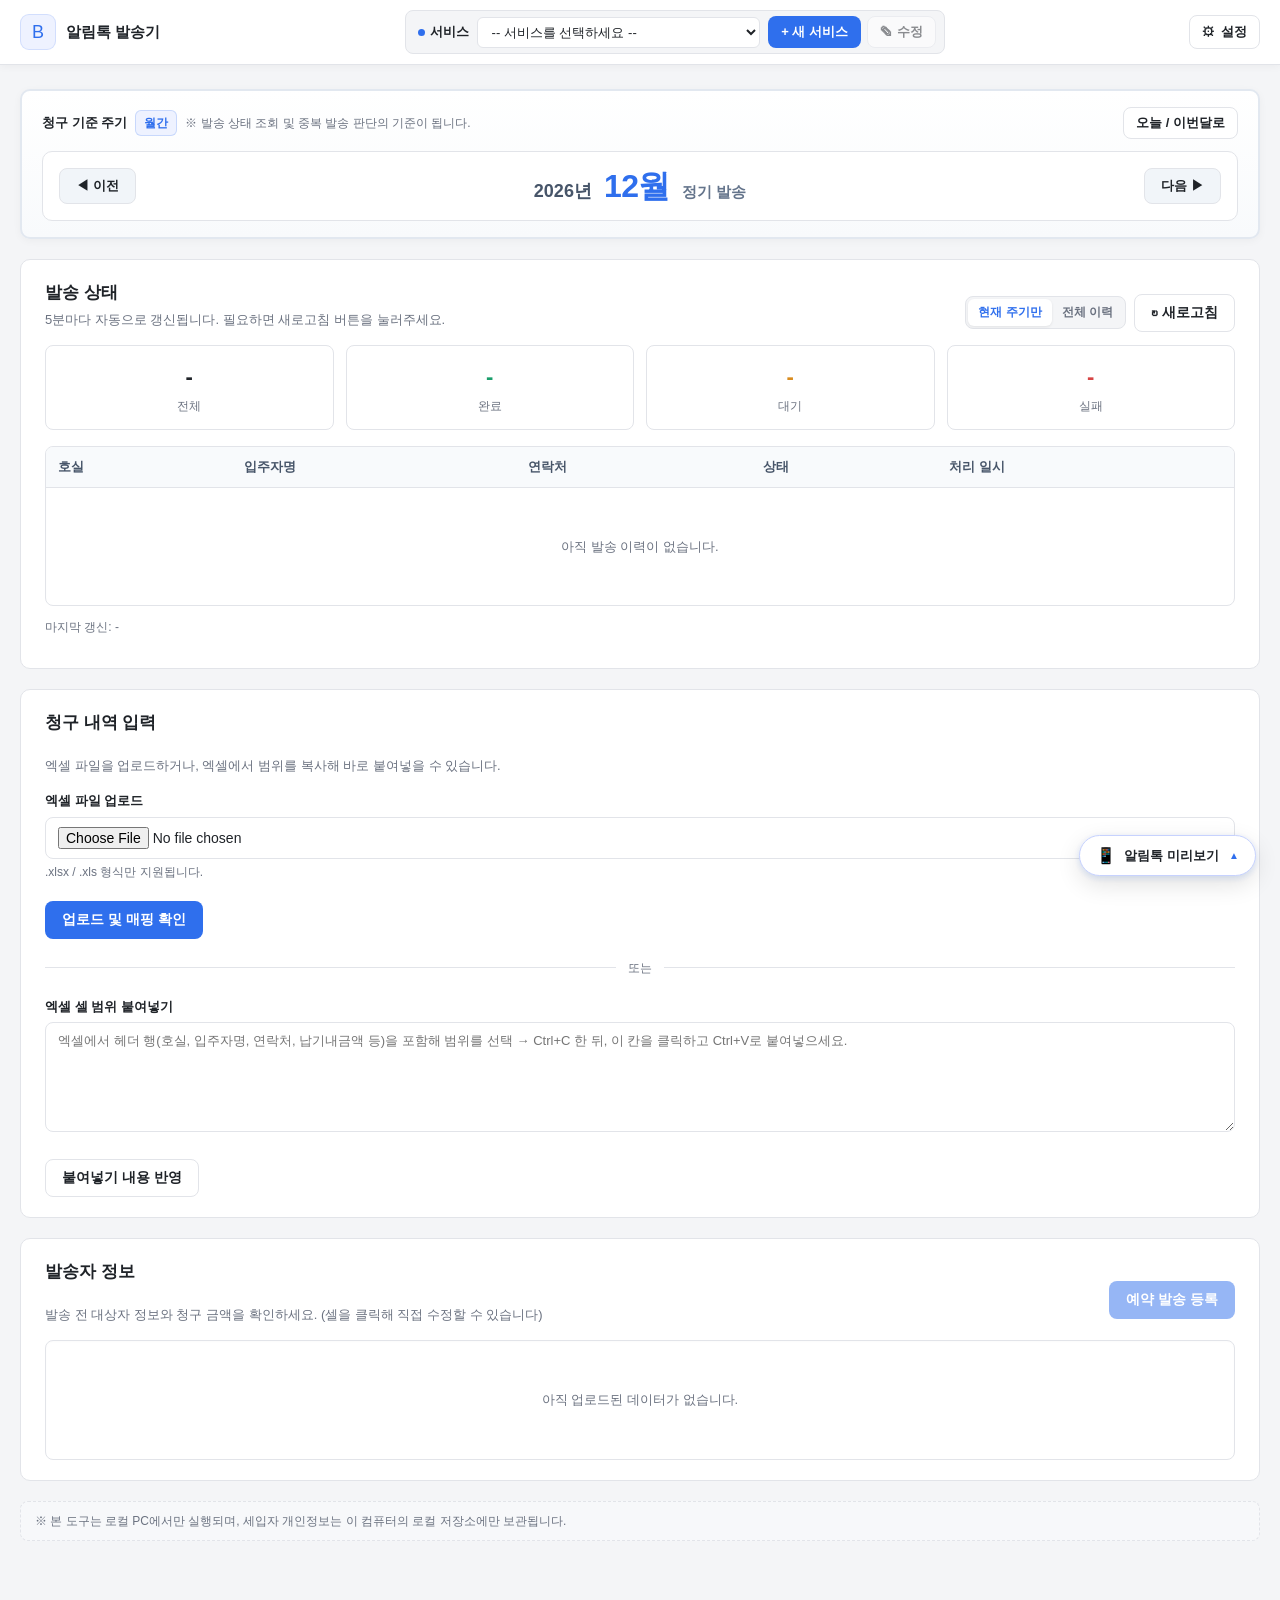
==== frontend/index.html @ 1918ca6b "init commit" ====
<!-- 대시보드: 서비스 선택, 업로드/붙여넣기 폼, 매핑 미리보기, 예약발송 버튼, 상태 테이블, 새로고침 버튼 -->
<!DOCTYPE html>
<html lang="ko">

<head>
  <meta charset="UTF-8">
  <meta name="viewport" content="width=device-width, initial-scale=1">
  <title>임대료/관리비 알림톡 발송기</title>
  <link rel="stylesheet" href="style.css">
</head>

<body>
  <!-- 상단바: 프로그램 이름 + 서비스 선택 바 + 설정 -->
  <header class="top-navbar">
    <div class="navbar-container">
      <!-- 1. 프로그램 이름 / 브랜드 -->
      <a href="index.html" class="navbar-brand">
        <div class="navbar-brand-icon">B</div>
        <div class="navbar-brand-text">
          <span class="navbar-brand-title">알림톡 발송기</span>
        </div>
      </a>

      <!-- 2. 서비스 선택 바 -->
      <div class="navbar-service-selector" id="service-selector-section">
        <div class="navbar-service-group">
          <label for="service-selector" class="navbar-service-label">
            <span class="service-icon-dot"></span>서비스
          </label>
          <select id="service-selector" class="navbar-service-select">
            <option value="">-- 서비스를 선택하세요 --</option>
          </select>
        </div>
        <div class="navbar-service-buttons">
          <button type="button" class="btn btn-primary btn-sm" id="service-create-btn">+ 새 서비스</button>
          <button type="button" class="btn btn-secondary btn-sm" id="service-edit-btn" disabled>✎ 수정</button>
        </div>
      </div>

      <!-- 3. 설정 -->
      <div class="navbar-actions">
        <a href="setup.html" class="btn btn-secondary btn-sm navbar-setup-btn" title="시스템 설정">
          <span>⚙</span> 설정
        </a>
      </div>
    </div>
  </header>

  <div class="app-shell">

    <!-- 서비스 미선택 안내 메시지 -->
    <div class="service-no-selection" id="service-no-selection" style="display: none;">
      <div>
        <span class="service-no-selection-icon">💡</span> <strong>서비스를 선택하거나 새 서비스를 생성해주세요.</strong>
        <p>상단바의 [서비스] 목록에서 서비스를 선택하면 엑셀 업로드, 매핑 확인, 예약 발송 및 상태 조회가 활성화됩니다.</p>
      </div>
    </div>
    <div class="service-selection" id="service-selection" style="justify-items: center;">
    </div>

    <!-- 서비스가 선택되지 않았을 때의 안내 오버레이용 컨테이너 -->
    <div id="service-dependent-content">

      <!-- 청구 기준 주기 네비게이터 (크고 직관적인 날짜/월 선택) -->
      <section class="card cycle-navigator-card" id="cycle-navigator-section">
        <div class="cycle-nav-top-row">
          <div class="cycle-nav-title-group">
            <span class="cycle-nav-tag">청구 기준 주기</span>
            <span class="cycle-badge" id="selected-cycle-type-badge">월간</span>
            <span class="cycle-nav-hint">※ 발송 상태 조회 및 중복 발송 판단의 기준이 됩니다.</span>
          </div>
          <button type="button" class="btn btn-secondary btn-sm" id="cycle-today-btn">오늘 / 이번달로</button>
        </div>

        <div class="cycle-nav-main-row">
          <button type="button" class="cycle-nav-arrow" id="cycle-prev-btn" title="이전 주기">◀ 이전</button>
          <div class="cycle-display-box">
            <span class="cycle-display-year" id="cycle-display-year">2026년</span>
            <span class="cycle-display-main" id="cycle-display-main">8월</span>
            <span class="cycle-display-sub" id="cycle-display-sub">청구 건</span>
          </div>
          <button type="button" class="cycle-nav-arrow" id="cycle-next-btn" title="다음 주기">다음 ▶</button>
        </div>
      </section>

      <section class="card" id="status-section">
        <div class="card-header-row">
          <div>
            <div style="display: flex; align-items: center; gap: 8px;">
              <h2 style="margin: 0;">발송 상태</h2>
              <span class="cycle-badge" id="current-cycle-badge" style="display: none;">월간</span>
              <span class="cycle-period-label" id="current-cycle-label"
                style="font-size: 13px; color: var(--text-muted);"></span>
            </div>
            <p class="card-desc" style="margin-top: 4px;">5분마다 자동으로 갱신됩니다. 필요하면 새로고침 버튼을 눌러주세요.</p>
          </div>
          <div style="display: flex; gap: 8px; align-items: center;">
            <div class="cycle-filter-group">
              <button type="button" class="btn btn-secondary btn-sm active" id="filter-current-cycle-btn">현재
                주기만</button>
              <button type="button" class="btn btn-secondary btn-sm" id="filter-all-cycle-btn">전체 이력</button>
            </div>
            <button type="button" class="btn btn-secondary" id="refresh-status-btn">↻ 새로고침</button>
          </div>
        </div>

        <div class="summary-grid">
          <div class="summary-item">
            <div class="value" id="summary-total">-</div>
            <div class="label">전체</div>
          </div>
          <div class="summary-item status-success">
            <div class="value" id="summary-success">-</div>
            <div class="label">완료</div>
          </div>
          <div class="summary-item status-pending">
            <div class="value" id="summary-pending">-</div>
            <div class="label">대기</div>
          </div>
          <div class="summary-item status-failed">
            <div class="value" id="summary-failed">-</div>
            <div class="label">실패</div>
          </div>
        </div>

        <div class="table-wrap">
          <table id="status-table">
            <thead>
              <tr>
                <th>호실</th>
                <th>입주자명</th>
                <th>연락처</th>
                <th>상태</th>
                <th>처리 일시</th>
              </tr>
            </thead>
            <tbody id="status-table-body">
            </tbody>
          </table>
          <p class="empty-state" id="status-empty">아직 발송 이력이 없습니다.</p>
        </div>

        <p class="polling-indicator" id="polling-indicator">마지막 갱신: -</p>
      </section>

      <!-- 1. 엑셀 업로드 / 셀 붙여넣기 -->
      <section class="card" id="upload-section">
        <h2>청구 내역 입력</h2>
        <p class="card-desc">엑셀 파일을 업로드하거나, 엑셀에서 범위를 복사해 바로 붙여넣을 수 있습니다.</p>

        <form id="upload-form">
          <div class="form-row">
            <label for="excel-file">엑셀 파일 업로드</label>
            <input type="file" id="excel-file" name="file" accept=".xlsx,.xls">
            <p class="field-hint">.xlsx / .xls 형식만 지원됩니다.</p>
          </div>
          <div class="form-actions">
            <button type="submit" class="btn btn-primary" id="upload-btn">업로드 및 매핑 확인</button>
          </div>
        </form>

        <div class="section-divider"><span>또는</span></div>

        <div class="form-row">
          <label for="paste-area">엑셀 셀 범위 붙여넣기</label>
          <textarea id="paste-area" rows="6"
            placeholder="엑셀에서 헤더 행(호실, 입주자명, 연락처, 납기내금액 등)을 포함해 범위를 선택 → Ctrl+C 한 뒤, 이 칸을 클릭하고 Ctrl+V로 붙여넣으세요."></textarea>
        </div>
        <div class="form-actions">
          <button type="button" class="btn btn-secondary" id="paste-apply-btn">붙여넣기 내용 반영</button>
        </div>
      </section>

      <section class="card" id="preview-section">
        <div class="card-header-row">
          <div>
            <h2>발송자 정보</h2>
            <p class="card-desc">발송 전 대상자 정보와 청구 금액을 확인하세요. (셀을 클릭해 직접 수정할 수 있습니다)</p>
          </div>
          <div class="preview-header-actions">
            <button type="button" class="btn btn-primary" id="schedule-btn" disabled>예약 발송 등록</button>
          </div>
        </div>

        <p class="notice" id="schedule-result" style="display:none;"></p>
        <p class="notice" id="preview-summary" style="display:none;"></p>

        <div class="table-wrap">
          <table id="preview-table">
            <thead></thead>
            <tbody id="preview-table-body"></tbody>
          </table>
          <p class="empty-state" id="preview-empty">아직 업로드된 데이터가 없습니다.</p>
        </div>
      </section>

    </div><!-- /service-dependent-content -->

    <p class="notice">
      ※ 본 도구는 로컬 PC에서만 실행되며, 세입자 개인정보는 이 컴퓨터의 로컬 저장소에만 보관됩니다.
    </p>

  </div><!-- /app-shell -->

  <!-- ========================================================================= -->
  <!-- 화면 우하단 고정 (Fixed) 스마트폰 알림톡 실시간 미리보기 위젯 -->
  <!-- ========================================================================= -->
  <div class="phone-fixed-widget-container" id="phone-fixed-widget-container">

    <!-- 1. 접혔을 때 표시되는 플로팅 버튼 -->
    <button type="button" class="phone-float-btn" id="phone-preview-float-btn" style="display: none;"
      title="알림톡 실시간 미리보기 열기">
      <span class="phone-float-icon">📱</span>
      <span class="phone-float-text" id="phone-float-btn-text">알림톡 미리보기</span>
      <span class="phone-float-arrow">▲</span>
    </button>

    <!-- 2. 펼쳐진 상태의 스마트폰 미리보기 카드 패널 -->
    <div class="phone-fixed-panel" id="phone-preview-fixed-panel">
      <div class="phone-preview-card">
        <!-- 상단 헤더 & 컨트롤 -->
        <div class="phone-preview-header">
          <div class="phone-preview-title">
            <span class="phone-icon">📱</span>
            <span>알림톡 발송 미리보기</span>
          </div>
          <div class="phone-header-actions">
            <button type="button" class="phone-panel-btn" id="phone-preview-toggle-btn" title="최소화">−</button>
          </div>
        </div>

        <!-- 스마트폰 디바이스 프레임 목업 -->
        <div class="phone-mockup">
          <!-- 상단 스피커 & 카메라 -->
          <div class="phone-notch">
            <div class="phone-speaker"></div>
            <div class="phone-camera"></div>
          </div>

          <!-- 스마트폰 스크린 -->
          <div class="phone-screen">
            <!-- 카카오톡 상단 헤더 (어두운 갈색) -->
            <div class="kakao-chat-header">
              <span class="kakao-header-back">‹</span>
              <div class="kakao-header-info">
                <div class="kakao-sender-avatar">🏢</div>
                <div class="kakao-sender-text">
                  <span class="kakao-sender-name" id="phone-sender-name">알림톡 (관리사무소)</span>
                  <span class="kakao-sender-sub">✔ 알림톡 인증채널</span>
                </div>
              </div>
              <span class="kakao-header-menu">⋮</span>
            </div>

            <!-- 카카오톡 채팅 본문 -->
            <div class="kakao-chat-body">
              <div class="kakao-date-divider" id="phone-chat-date">2026년 8월 20일 목요일</div>

              <!-- 발신자 아바타 + 말풍선 레이아웃 -->
              <div class="kakao-message-row">
                <!-- 프로필 아이콘 (채팅방 좌측) -->
                <div class="kakao-msg-avatar">🏢</div>

                <!-- 이름 + 카드 -->
                <div class="kakao-msg-body">
                  <span class="kakao-msg-sender" id="phone-sender-name-chat">관리사무소</span>

                  <!-- 알림톡 카드 말풍선 -->
                  <div class="kakao-alimtalk-card">
                    <!-- 상단 노란 뱃지 바 -->
                    <div class="kakao-card-top">
                      <div class="kakao-card-badge">
                        <span class="kakao-card-badge-label">알림톡</span>
                      </div>
                      <span class="kakao-template-title" id="phone-template-name">청구서 고지</span>
                    </div>

                    <!-- 템플릿 메시지 본문 -->
                    <div class="kakao-card-content" id="phone-card-message">템플릿을 불러오는 중...</div>

                  </div>
                </div>

                <!-- 말풍선 우측 시간 표시 -->
                <div class="kakao-msg-time" id="phone-msg-time">오후 9:00</div>
              </div>

            </div>
          </div>
        </div><!-- /phone-mockup -->

      </div><!-- /phone-preview-card -->
    </div><!-- /phone-fixed-panel -->

  </div><!-- /phone-fixed-widget-container -->

  <!-- 스크립트 로드: preview-phone.js 분리 모듈 먼저 로드 후 script.js 실행 -->
  <script src="preview-phone.js"></script>
  <script src="script.js"></script>
</body>

</html>
---- frontend/style.css ----
/* 공용 스타일 — 로컬 대시보드용. 프레임워크 없이 순수 CSS. */

:root {
  --bg: #f4f5f7;
  --surface: #ffffff;
  --border: #e2e4e9;
  --text: #1f2328;
  --text-muted: #6b7280;
  --primary: #2f6fed;
  --primary-hover: #2559c2;
  --success: #1a9e6b;
  --warning: #d98c1f;
  --danger: #d64545;
  --radius: 10px;
}

* {
  box-sizing: border-box;
}

body {
  margin: 0;
  font-family: "Pretendard", "Malgun Gothic", -apple-system, BlinkMacSystemFont, sans-serif;
  background: var(--bg);
  color: var(--text);
  line-height: 1.5;
}

.app-shell {
  max-width: 1400px;
  margin: 0 auto;
  padding: 24px 20px 80px;
}

/* 상단바 (Top Navbar) */
.top-navbar {
  position: sticky;
  top: 0;
  z-index: 1000;
  background: var(--surface);
  border-bottom: 1px solid var(--border);
  box-shadow: 0 2px 8px rgba(0, 0, 0, 0.04);
}

.navbar-container {
  max-width: 1400px;
  margin: 0 auto;
  padding: 0 20px;
  min-height: 64px;
  display: flex;
  align-items: center;
  justify-content: space-between;
  gap: 16px;
}

.navbar-brand {
  display: flex;
  align-items: center;
  gap: 10px;
  text-decoration: none;
  color: var(--text);
  flex-shrink: 0;
}

.navbar-brand:hover {
  text-decoration: none;
}

.navbar-brand-icon {
  display: flex;
  align-items: center;
  justify-content: center;
  width: 36px;
  height: 36px;
  background: #eef2ff;
  color: var(--primary);
  border-radius: 9px;
  font-size: 18px;
  border: 1px solid rgba(47, 111, 237, 0.15);
}

.navbar-brand-text {
  display: flex;
  flex-direction: column;
}

.navbar-brand-title {
  font-size: 15px;
  font-weight: 700;
  color: var(--text);
  line-height: 1.2;
}

.navbar-brand-sub {
  font-size: 11px;
  color: var(--text-muted);
  line-height: 1.2;
  margin-top: 2px;
}

/* 상단바 서비스 선택기 */
.navbar-service-selector {
  display: flex;
  align-items: center;
  gap: 8px;
  flex: 1;
  max-width: 540px;
  background: var(--bg);
  padding: 5px 8px 5px 12px;
  border-radius: 8px;
  border: 1px solid var(--border);
}

.navbar-service-group {
  display: flex;
  align-items: center;
  gap: 8px;
  flex: 1;
  min-width: 0;
}

.navbar-service-label {
  font-size: 13px;
  font-weight: 700;
  color: var(--text);
  white-space: nowrap;
  display: flex;
  align-items: center;
  gap: 5px;
}

.service-icon-dot {
  width: 7px;
  height: 7px;
  border-radius: 50%;
  background: var(--primary);
  display: inline-block;
}

.navbar-service-select {
  flex: 1;
  min-width: 0;
  padding: 6px 10px;
  border: 1px solid var(--border);
  border-radius: 6px;
  font-size: 13px;
  background: var(--surface);
  color: var(--text);
  cursor: pointer;
  text-overflow: ellipsis;
  white-space: nowrap;
  overflow: hidden;
}

.navbar-service-select:focus {
  outline: none;
  border-color: var(--primary);
}

.navbar-service-buttons {
  display: flex;
  gap: 6px;
  flex-shrink: 0;
}

.navbar-actions {
  display: flex;
  align-items: center;
  gap: 8px;
  flex-shrink: 0;
}

.navbar-setup-btn {
  font-size: 13px;
  text-decoration: none;
  display: inline-flex;
  align-items: center;
  gap: 4px;
}

@media (max-width: 860px) {
  .navbar-container {
    padding: 10px 16px;
    flex-wrap: wrap;
    gap: 10px;
  }

  .navbar-service-selector {
    order: 3;
    max-width: 100%;
    width: 100%;
    margin: 0;
  }

  .navbar-brand-sub {
    display: none;
  }
}

/* 레거시 헤더 호환 */
.app-header {
  display: flex;
  align-items: center;
  justify-content: space-between;
  margin-bottom: 24px;
}

.app-header h1 {
  font-size: 20px;
  margin: 0;
}

.app-header .subtitle {
  font-size: 13px;
  color: var(--text-muted);
  margin-top: 4px;
}

/* 카드 */
.card {
  background: var(--surface);
  border: 1px solid var(--border);
  border-radius: var(--radius);
  padding: 20px 24px;
  margin-bottom: 20px;
}

.card h2 {
  font-size: 17px;
  margin: 0 0 20px;
}

.card .card-desc {
  font-size: 13px;
  color: var(--text-muted);
  margin: 0 0 16px;
}

/* 폼 */
.form-row {
  margin-bottom: 14px;
}

.form-row label {
  display: block;
  font-size: 13px;
  font-weight: 600;
  margin-bottom: 6px;
}

.form-row .field-hint {
  font-size: 12px;
  color: var(--text-muted);
  margin-top: 4px;
}

input[type="text"],
input[type="password"],
input[type="number"],
input[type="date"],
input[type="file"] {
  width: 100%;
  padding: 9px 12px;
  border: 1px solid var(--border);
  border-radius: 8px;
  font-size: 14px;
  background: var(--surface);
  color: var(--text);
}

textarea {
  width: 100%;
  padding: 9px 12px;
  border: 1px solid var(--border);
  border-radius: 8px;
  font-size: 13px;
  font-family: inherit;
  background: var(--surface);
  color: var(--text);
  resize: vertical;
}

input:focus,
textarea:focus {
  outline: none;
  border-color: var(--primary);
}

.section-divider {
  display: flex;
  align-items: center;
  text-align: center;
  color: var(--text-muted);
  font-size: 12px;
  margin: 20px 0;
}

.section-divider::before,
.section-divider::after {
  content: "";
  flex: 1;
  border-bottom: 1px solid var(--border);
}

.section-divider span {
  padding: 0 12px;
}

/* 버튼 */
.btn {
  display: inline-flex;
  align-items: center;
  justify-content: center;
  gap: 6px;
  padding: 9px 16px;
  border-radius: 8px;
  border: 1px solid transparent;
  font-size: 14px;
  font-weight: 600;
  cursor: pointer;
}

.btn-primary {
  background: var(--primary);
  color: #fff;
}

.btn-primary:hover {
  background: var(--primary-hover);
}

.btn-secondary {
  background: var(--surface);
  border-color: var(--border);
  color: var(--text);
}

.btn-secondary:hover {
  border-color: var(--primary);
  color: var(--primary);
}

.btn:disabled {
  opacity: 0.5;
  cursor: not-allowed;
}

.form-actions {
  display: flex;
  gap: 8px;
  margin-top: 20px;
}

/* 상태 요약 카드 */
.summary-grid {
  display: grid;
  grid-template-columns: repeat(4, 1fr);
  gap: 12px;
  margin-bottom: 16px;
}

.summary-item {
  border: 1px solid var(--border);
  border-radius: 8px;
  padding: 14px;
  text-align: center;
}

.summary-item .value {
  font-size: 22px;
  font-weight: 700;
}

.summary-item .label {
  font-size: 12px;
  color: var(--text-muted);
  margin-top: 4px;
}

.summary-item.status-success .value {
  color: var(--success);
}

.summary-item.status-pending .value {
  color: var(--warning);
}

.summary-item.status-failed .value {
  color: var(--danger);
}

/* 테이블 */
table {
  width: 100%;
  min-width: 100%;
  border-collapse: separate;
  border-spacing: 0;
  font-size: 13px;
  table-layout: auto;
}

thead th {
  text-align: left;
  padding: 10px 12px;
  background: #f8fafc;
  border-bottom: 1px solid var(--border);
  color: #475569;
  font-weight: 700;
  white-space: nowrap;
  position: sticky;
  top: 0;
  z-index: 4;
}

tbody td {
  padding: 9px 12px;
  border-bottom: 1px solid var(--border);
  color: var(--text);
  white-space: nowrap;
  vertical-align: middle;
}

.table-wrap {
  overflow-x: auto;
  overflow-y: auto;
  max-height: 520px;
  border: 1px solid var(--border);
  border-radius: 8px;
  background: var(--surface);
  box-shadow: inset 0 1px 2px rgba(0, 0, 0, 0.02);
}

.empty-state {
  padding: 36px 0;
  text-align: center;
  color: var(--text-muted);
  font-size: 13px;
}

/* 배지 */
.badge {
  display: inline-block;
  padding: 2px 8px;
  border-radius: 999px;
  font-size: 11px;
  font-weight: 600;
}

.badge-success {
  background: #e6f6ef;
  color: var(--success);
}

.badge-pending {
  background: #fdf1de;
  color: var(--warning);
}

.badge-failed {
  background: #fbe9e9;
  color: var(--danger);
}

.badge-invalid {
  background: #f1f2f4;
  color: var(--text-muted);
}

/* 안내/경고 배너 */
.notice {
  font-size: 12px;
  color: var(--text-muted);
  background: #f7f8fa;
  border: 1px dashed var(--border);
  border-radius: 8px;
  padding: 10px 14px;
  margin-top: 16px;
}

.card-header-row {
  display: flex;
  align-items: center;
  justify-content: space-between;
}

.card-header-row .btn {
  flex-shrink: 0;
}

.polling-indicator {
  font-size: 12px;
  color: var(--text-muted);
}

/* 엑셀 헤더 태그 칩 */
.tag-container {
  display: flex;
  flex-wrap: wrap;
  gap: 8px;
  margin-top: 10px;
  padding: 12px;
  background: var(--bg);
  border: 1px solid var(--border);
  border-radius: 8px;
  min-height: 48px;
  align-items: center;
}

.tag-chip {
  display: inline-flex;
  align-items: center;
  gap: 6px;
  padding: 4px 10px;
  background: var(--surface);
  border: 1px solid var(--border);
  border-radius: 6px;
  font-size: 13px;
  font-weight: 500;
  color: var(--text);
  box-shadow: 0 1px 2px rgba(0, 0, 0, 0.04);
}

.tag-chip-remove {
  cursor: pointer;
  color: var(--text-muted);
  font-weight: 700;
  font-size: 14px;
  line-height: 1;
}

.tag-chip-remove:hover {
  color: var(--danger);
}

/* 템플릿 원문 미리보기 박스 */
.template-preview-box {
  background: #f8fafc;
  border: 1px solid var(--border);
  border-radius: 8px;
  padding: 14px;
  max-height: 220px;
  overflow-y: auto;
  font-family: Consolas, "Courier New", monospace;
  font-size: 12.5px;
  line-height: 1.6;
  white-space: pre-wrap;
  word-break: break-word;
  color: #334155;
  margin-bottom: 16px;
}

.template-var-highlight {
  background: #e0e7ff;
  color: #3730a3;
  padding: 1px 4px;
  border-radius: 4px;
  font-weight: 600;
}

/* 매핑 테이블 */
.mapping-table {
  width: 100%;
  border-collapse: collapse;
}

.mapping-table th {
  background: #f8fafc;
  padding: 10px;
}

.mapping-table td {
  padding: 10px;
  vertical-align: middle;
}

/* 매핑 입력 필드 및 자동완성 드롭다운 */
.mapping-input-wrapper {
  position: relative;
  display: flex;
  align-items: center;
  width: 100%;
}

.mapping-input {
  width: 100%;
  padding: 7px 32px 7px 10px;
  border: 1px solid var(--border);
  border-radius: 6px;
  font-size: 13px;
  font-family: Consolas, "Pretendard", monospace;
  background: var(--surface);
  color: var(--text);
  transition: border-color 0.15s ease;
}

.mapping-input:focus {
  outline: none;
  border-color: var(--primary);
  box-shadow: 0 0 0 2px rgba(47, 111, 237, 0.15);
}

/* ? 툴팁 아이콘 및 팝오버 가이드 */
.header-tooltip-trigger {
  position: relative;
  display: inline-flex;
  align-items: center;
  justify-content: center;
  width: 17px;
  height: 17px;
  border-radius: 50%;
  background: #cbd5e1;
  color: #334155;
  font-size: 11px;
  font-weight: 700;
  cursor: pointer;
  user-select: none;
  transition: background-color 0.15s, color 0.15s;
  outline: none;
  vertical-align: middle;
}

.header-tooltip-trigger:hover,
.header-tooltip-trigger:focus {
  background: var(--primary);
  color: #ffffff;
}

.header-tooltip-popup {
  display: none;
  position: absolute;
  top: 100%;
  left: -8px;
  margin-top: 8px;
  width: 320px;
  background: #1e293b;
  color: #f8fafc;
  font-size: 12px;
  font-weight: normal;
  line-height: 1.55;
  padding: 12px 14px;
  border-radius: 8px;
  box-shadow: 0 10px 25px -5px rgba(0, 0, 0, 0.35), 0 8px 10px -6px rgba(0, 0, 0, 0.2);
  z-index: 100;
  white-space: normal;
  text-align: left;
  pointer-events: auto;
}

.header-tooltip-popup::before {
  content: "";
  position: absolute;
  bottom: 100%;
  left: 12px;
  border-width: 6px;
  border-style: solid;
  border-color: transparent transparent #1e293b transparent;
}

.header-tooltip-trigger:hover .header-tooltip-popup,
.header-tooltip-trigger:focus .header-tooltip-popup,
.header-tooltip-trigger:focus-within .header-tooltip-popup {
  display: block;
}

.header-tooltip-popup code {
  background: #334155;
  color: #38bdf8;
  padding: 1px 4px;
  border-radius: 3px;
  font-family: Consolas, monospace;
  font-size: 11px;
}

.mapping-dropdown-btn {
  position: absolute;
  right: 4px;
  top: 50%;
  transform: translateY(-50%);
  background: none;
  border: none;
  color: var(--text-muted);
  cursor: pointer;
  padding: 4px 6px;
  font-size: 11px;
  border-radius: 4px;
}

.mapping-dropdown-btn:hover {
  background: var(--bg);
  color: var(--primary);
}

.autocomplete-dropdown {
  position: absolute;
  top: calc(100% + 4px);
  left: 0;
  width: 100%;
  min-width: 260px;
  max-height: 240px;
  overflow-y: auto;
  background: var(--surface);
  border: 1px solid var(--border);
  border-radius: 8px;
  box-shadow: 0 4px 16px rgba(0, 0, 0, 0.12);
  z-index: 1000;
  display: none;
}

.autocomplete-dropdown.show {
  display: block;
}

.autocomplete-group-title {
  font-size: 11px;
  font-weight: 700;
  color: var(--text-muted);
  padding: 6px 10px 2px;
  background: #f8fafc;
  border-top: 1px solid var(--border);
}

.autocomplete-group-title:first-child {
  border-top: none;
}

.autocomplete-item {
  display: flex;
  align-items: center;
  justify-content: space-between;
  padding: 6px 10px;
  font-size: 12.5px;
  cursor: pointer;
  color: var(--text);
}

.autocomplete-item:hover,
.autocomplete-item.active {
  background: #eef2ff;
  color: var(--primary);
}

.autocomplete-item-desc {
  font-size: 11px;
  color: var(--text-muted);
}

/* 서비스 선택 바 */
.service-selector-bar {
  background: var(--surface);
  border: 1px solid var(--border);
  border-radius: var(--radius);
  padding: 14px 20px;
  margin-bottom: 20px;
}

.service-selector-row {
  display: flex;
  align-items: center;
  justify-content: space-between;
  gap: 12px;
}

.service-selector-left {
  display: flex;
  align-items: center;
  gap: 10px;
  flex: 1;
}

.service-selector-label {
  font-size: 14px;
  font-weight: 700;
  white-space: nowrap;
  color: var(--text);
}

.service-selector-bar select {
  flex: 1;
  max-width: 400px;
  padding: 8px 12px;
  border: 1px solid var(--border);
  border-radius: 8px;
  font-size: 14px;
  background: var(--surface);
  color: var(--text);
  cursor: pointer;
}

.service-selector-bar select:focus {
  outline: none;
  border-color: var(--primary);
}

.service-selector-actions {
  display: flex;
  gap: 8px;
  flex-shrink: 0;
}

.service-no-selection {
  font-size: 13.5px;
  color: #334155;
  margin: 0 0 20px;
  padding: 14px 18px;
  background: #f8fafc;
  border: 1px solid #cbd5e1;
  border-left: 4px solid var(--primary);
  border-radius: var(--radius);
  display: flex;
  align-items: center;
  gap: 12px;
  box-shadow: 0 1px 3px rgba(0, 0, 0, 0.03);
}

.service-no-selection-icon {
  font-size: 20px;
  flex-shrink: 0;
}

.service-no-selection p {
  margin: 2px 0 0;
  font-size: 12.5px;
  color: var(--text-muted);
}

/* 작은 버튼 */
.btn-sm {
  padding: 6px 12px;
  font-size: 13px;
}

/* 매핑 변수 배지 */
.mapping-var-badge {
  display: inline-block;
  background: #e0e7ff;
  color: #3730a3;
  padding: 2px 8px;
  border-radius: 4px;
  font-size: 12.5px;
  font-weight: 600;
  font-family: Consolas, "Courier New", monospace;
}

/* btn-group */
.btn-group {
  display: flex;
  gap: 8px;
}

/* 주기 뱃지 및 필터 */
.cycle-badge {
  display: inline-block;
  padding: 3px 8px;
  background: #eef2ff;
  color: var(--primary);
  border: 1px solid rgba(47, 111, 237, 0.2);
  border-radius: 6px;
  font-size: 12px;
  font-weight: 700;
}

.cycle-filter-group {
  display: inline-flex;
  background: var(--bg);
  padding: 2px;
  border-radius: 8px;
  border: 1px solid var(--border);
}

.cycle-filter-group .btn {
  border: none;
  background: transparent;
  border-radius: 6px;
  padding: 5px 10px;
  font-size: 12px;
  color: var(--text-muted);
}

.cycle-filter-group .btn.active {
  background: var(--surface);
  color: var(--primary);
  font-weight: 700;
  box-shadow: 0 1px 3px rgba(0, 0, 0, 0.08);
}

/* 청구 기준 주기 네비게이터 카드 */
.cycle-navigator-card {
  background: linear-gradient(180deg, #ffffff 0%, #f8fafc 100%);
  border: 2px solid #e2e8f0;
  border-radius: var(--radius);
  padding: 16px 20px;
  margin-bottom: 20px;
  box-shadow: 0 2px 8px rgba(0, 0, 0, 0.04);
}

.cycle-nav-top-row {
  display: flex;
  align-items: center;
  justify-content: space-between;
  margin-bottom: 12px;
}

.cycle-nav-title-group {
  display: flex;
  align-items: center;
  gap: 8px;
}

.cycle-nav-tag {
  font-size: 13px;
  font-weight: 700;
  color: var(--text);
}

.cycle-nav-hint {
  font-size: 12px;
  color: var(--text-muted);
}

.cycle-nav-main-row {
  display: flex;
  align-items: center;
  justify-content: space-between;
  background: var(--surface);
  border: 1px solid var(--border);
  border-radius: 10px;
  padding: 10px 16px;
}

.cycle-nav-arrow {
  display: inline-flex;
  align-items: center;
  gap: 4px;
  background: #f1f5f9;
  border: 1px solid var(--border);
  color: var(--text);
  font-size: 13px;
  font-weight: 600;
  padding: 8px 16px;
  border-radius: 8px;
  cursor: pointer;
  transition: all 0.15s ease;
}

.cycle-nav-arrow:hover {
  background: #e2e8f0;
  color: var(--primary);
  border-color: var(--primary);
}

.cycle-display-box {
  display: flex;
  align-items: baseline;
  justify-content: center;
  gap: 8px;
  text-align: center;
  flex: 1;
}

.cycle-display-year {
  font-size: 18px;
  font-weight: 600;
  color: #475569;
}

.cycle-display-main {
  font-size: 32px;
  font-weight: 800;
  color: var(--primary);
  letter-spacing: -0.5px;
  padding: 0 4px;
}

.cycle-display-sub {
  font-size: 15px;
  font-weight: 600;
  color: #64748b;
}

/* 매핑 테이블: 템플릿 변수 뱃지 */
.mapping-var-badge {
  display: inline-block;
  background: #eef2ff;
  color: var(--primary);
  border: 1px solid #c7d7fd;
  border-radius: 5px;
  font-size: 12px;
  font-weight: 700;
  padding: 2px 7px;
  font-family: "Consolas", "D2Coding", monospace;
  letter-spacing: 0;
}

/* 매핑 테이블: 필수 체크박스 */
.mapping-required-chk {
  accent-color: var(--primary);
}

.mapping-required-chk:disabled {
  opacity: 0.45;
  cursor: not-allowed;
}

/* ---------------------------------------------------------------------------
 * 화면 우하단 고정 (Fixed) 스마트폰 실시간 알림톡 미리보기 위젯
 * --------------------------------------------------------------------------- */

.phone-fixed-widget-container {
  position: fixed;
  right: 24px;
  bottom: 24px;
  z-index: 1000;
  display: flex;
  flex-direction: column;
  align-items: flex-end;
  font-family: inherit;
}

/* 1. 접힌 상태의 플로팅 버튼 */
.phone-float-btn {
  display: inline-flex;
  align-items: center;
  gap: 8px;
  background: var(--surface);
  color: var(--text);
  border: 1.5px solid #c7d2fe;
  padding: 10px 16px;
  border-radius: 30px;
  box-shadow: 0 8px 24px rgba(0, 0, 0, 0.12), 0 2px 6px rgba(47, 111, 237, 0.15);
  cursor: pointer;
  font-size: 13px;
  font-weight: 700;
  transition: all 0.2s cubic-bezier(0.4, 0, 0.2, 1);
  outline: none;
}

.phone-float-btn:hover {
  transform: translateY(-2px);
  box-shadow: 0 12px 28px rgba(0, 0, 0, 0.16);
  border-color: var(--primary);
  background: #f8fafc;
}

.phone-float-icon {
  font-size: 16px;
}

.phone-float-arrow {
  font-size: 10px;
  color: var(--primary);
  margin-left: 2px;
}

/* 2. 펼쳐진 상태의 플로팅 카드 패널 */
.phone-fixed-panel {
  display: flex;
  flex-direction: column;
  width: 350px;
  max-height: 85vh;
  animation: phoneSlideUp 0.25s cubic-bezier(0.16, 1, 0.3, 1);
}

@keyframes phoneSlideUp {
  from {
    opacity: 0;
    transform: translateY(20px) scale(0.96);
  }

  to {
    opacity: 1;
    transform: translateY(0) scale(1);
  }
}

.phone-preview-card {
  padding: 14px 14px 12px;
  border-radius: 20px;
  background: var(--surface);
  border: 1px solid rgba(0, 0, 0, 0.08);
  box-shadow: 0 16px 40px -10px rgba(0, 0, 0, 0.2), 0 0 0 1px rgba(0, 0, 0, 0.04);
  display: flex;
  flex-direction: column;
  max-height: 85vh;
}

.phone-preview-header {
  display: flex;
  align-items: center;
  justify-content: space-between;
  margin-bottom: 10px;
  padding-bottom: 8px;
  border-bottom: 1px solid var(--border);
}

.phone-preview-title {
  display: flex;
  align-items: center;
  gap: 6px;
  font-size: 14px;
  font-weight: 700;
  color: var(--text);
}

.phone-header-actions {
  display: flex;
  align-items: center;
  gap: 6px;
}

.phone-panel-btn {
  background: #f1f5f9;
  border: none;
  border-radius: 6px;
  width: 22px;
  height: 22px;
  display: inline-flex;
  align-items: center;
  justify-content: center;
  font-size: 13px;
  font-weight: 700;
  color: #e5808d;
  cursor: pointer;
  transition: background 0.15s;
}

.phone-panel-btn:hover {
  background: #e2e8f0;
  color: #1e293b;
}

.phone-selector-container {
  background: #f8fafc;
  border: 1px solid var(--border);
  border-radius: 8px;
  padding: 6px 8px;
  margin-bottom: 10px;
}

.phone-selector-bar {
  display: flex;
  align-items: center;
  gap: 5px;
}

.phone-nav-btn {
  padding: 3px 8px;
  font-size: 10px;
  flex-shrink: 0;
}

.phone-row-select {
  flex: 1;
  font-size: 11.5px;
  font-weight: 600;
  padding: 4px 6px;
  border-radius: 5px;
  border: 1px solid var(--border);
  background: var(--surface);
  color: var(--text);
  cursor: pointer;
  white-space: nowrap;
  overflow: hidden;
  text-overflow: ellipsis;
}

.phone-target-info {
  display: flex;
  align-items: center;
  gap: 6px;
  font-size: 10.5px;
  color: var(--text-muted);
  margin-top: 4px;
  padding: 0 2px;
}

.phone-info-dot {
  color: #cbd5e1;
}

/* 스마트폰 프레임 목업 */
.phone-mockup {
  background: #1a1d23;
  border: 3px solid #2d313c;
  border-radius: 24px;
  box-shadow:
    0 20px 50px -10px rgba(0, 0, 0, 0.45),
    0 0 0 1px rgba(255, 255, 255, 0.07),
    inset 0 0 0 1px rgba(255, 255, 255, 0.04);
  position: relative;
  overflow: hidden;
}

/* 노치(카메라) */
.phone-notch {
  display: flex;
  align-items: center;
  justify-content: center;
  gap: 6px;
  padding: 2px 0 8px;
}

.phone-speaker {
  width: 36px;
  height: 4px;
  background: #3a3f4b;
  border-radius: 2px;
}

.phone-camera {
  width: 8px;
  height: 8px;
  background: #2d313c;
  border-radius: 50%;
  border: 1.5px solid #4a4f5c;
  box-shadow: 0 0 0 1px rgba(100, 150, 255, 0.15);
}

/* 스마트폰 내부 화면 (카카오톡 채팅방 룩앤필) */
.phone-screen {
  background: #c4d4e0;
  border-radius: 16px;
  overflow: hidden;
  display: flex;
  flex-direction: column;
  box-shadow: inset 0 0 6px rgba(0, 0, 0, 0.12);
}

/* 카카오톡 상단 헤더 */
.kakao-chat-header {
  background: #3c1e1e;
  padding: 8px 10px 7px;
  display: flex;
  align-items: center;
  justify-content: space-between;
  gap: 6px;
}

.kakao-header-back {
  font-size: 17px;
  font-weight: 300;
  color: rgba(255, 255, 255, 0.85);
  line-height: 1;
  width: 20px;
  text-align: center;
}

.kakao-header-info {
  display: flex;
  align-items: center;
  gap: 6px;
  flex: 1;
}

/* 발신자 프로필 아이콘 */
.kakao-sender-avatar {
  width: 28px;
  height: 28px;
  background: #fee500;
  border-radius: 8px;
  display: flex;
  align-items: center;
  justify-content: center;
  font-size: 15px;
  line-height: 1;
  flex-shrink: 0;
}

.kakao-sender-text {
  display: flex;
  flex-direction: column;
}

.kakao-sender-name {
  font-size: 11.5px;
  font-weight: 700;
  color: #ffffff;
  line-height: 1.2;
}

.kakao-sender-sub {
  font-size: 8.5px;
  color: rgba(255, 255, 255, 0.55);
  line-height: 1.3;
}

.kakao-header-menu {
  font-size: 14px;
  color: rgba(255, 255, 255, 0.7);
  width: 20px;
  text-align: center;
}

/* 카카오톡 채팅 본문 */
.kakao-chat-body {
  padding: 10px 8px 12px;
  max-height: 600px;
  overflow-y: auto;
  display: flex;
  flex-direction: column;
  overflow: none;
  gap: 6px;
  scrollbar-width: thin;
  scrollbar-color: rgba(0, 0, 0, 0.2) transparent;
}

.kakao-alimtalk-card::-webkit-scrollbar {
  display: none;
}


.kakao-chat-body::-webkit-scrollbar {
  width: 3px;
}

.kakao-chat-body::-webkit-scrollbar-thumb {
  background: rgba(0, 0, 0, 0.2);
  border-radius: 2px;
}

.kakao-date-divider {
  background: rgba(0, 0, 0, 0.22);
  color: #ffffff;
  font-size: 9px;
  font-weight: 500;
  padding: 3px 10px;
  border-radius: 10px;
  margin: 0 auto 4px;
  text-align: center;
  width: fit-content;
  letter-spacing: -0.1px;
}

/* 발신자 + 말풍선 레이아웃 */
.kakao-message-row {
  display: flex;
  align-items: flex-start;
  gap: 6px;
}

.kakao-msg-avatar {
  width: 32px;
  height: 32px;
  background: #fee500;
  border-radius: 50%;
  display: flex;
  align-items: center;
  justify-content: center;
  font-size: 17px;
  flex-shrink: 0;
  margin-top: 2px;
}

.kakao-msg-body {
  display: flex;
  flex-direction: column;
  gap: 2px;
  flex: 1;
  min-width: 0;
}

.kakao-msg-sender {
  font-size: 9.5px;
  font-weight: 600;
  color: #374151;
  padding-left: 1px;
}

/* 알림톡 말풍선 카드 */
.kakao-alimtalk-card {
  background: #ffffff;
  border-radius: 4px 14px 14px 14px;
  box-shadow: 0 2px 8px rgba(0, 0, 0, 0.1);
  overflow: hidden;
  position: relative;
  max-width: 100%;
}

/* 알림톡 상단 노란 헤더 바 */
.kakao-card-top {
  display: flex;
  align-items: center;
  justify-content: space-between;
  background: #fee500;
  padding: 5px 8px;
  border-bottom: none;
  margin-bottom: 0;
}

.kakao-card-badge {
  display: inline-flex;
  align-items: center;
  gap: 4px;
  color: #191919;
  font-weight: 800;
  font-size: 9px;
  letter-spacing: -0.2px;
}

.kakao-card-badge::before {
  content: "";
  display: inline-block;
  width: 12px;
  height: 12px;
  background: url("data:image/svg+xml,%3Csvg xmlns='http://www.w3.org/2000/svg' viewBox='0 0 24 24' fill='%23191919'%3E%3Cpath d='M12 2C6.48 2 2 5.92 2 10.8c0 3.06 1.68 5.76 4.2 7.44L5.4 22l4.08-2.16c.81.18 1.65.28 2.52.28 5.52 0 10-3.92 10-8.8S17.52 2 12 2z'/%3E%3C/svg%3E") no-repeat center / contain;
  border-radius: 2px;
}

.kakao-card-badge-label {
  font-size: 9px;
  font-weight: 800;
  color: #191919;
}

.kakao-template-title {
  font-size: 9.5px;
  font-weight: 600;
  color: #5c4a00;
  opacity: 0.7;
}

/* 알림톡 메시지 내용 영역 */
.kakao-card-content {
  font-size: 11px;
  line-height: 1.6;
  color: #212529;
  white-space: pre-wrap;
  word-break: break-word;
  padding: 10px 10px 8px;
}

/* 치환된 값 하이라이트 */

/* 미치환 변수 태그 */
.kakao-var-raw {
  color: #d97706;
  font-weight: 600;
  background: #fef3c7;
  padding: 0 3px;
  border-radius: 3px;
  font-family: Consolas, monospace;
  font-size: 10.5px;
}

/* *볼드* 처리된 텍스트 */
.kakao-bold {
  font-weight: 700;
  color: #111827;
}

.kakao-card-footer {
  padding: 7px 10px 8px;
  border-top: 1px solid #f1f3f5;
  background: #fafafa;
}

.kakao-footer-guide {
  margin: 0;
  font-size: 9px;
  color: #9ca3af;
  line-height: 1.4;
}

/* 말풍선 시간 표시 */
.kakao-msg-time {
  font-size: 8.5px;
  color: rgba(0, 0, 0, 0.35);
  align-self: flex-end;
  padding-bottom: 4px;
  flex-shrink: 0;
  white-space: nowrap;
}

/* 매핑 테이블 행 선택 시 스타일 */
#preview-table tbody tr {
  cursor: pointer;
  transition: background-color 0.15s ease;
}

#preview-table tbody tr:hover {
  background-color: #f8fafc;
}

#preview-table tbody tr.row-selected {
  background-color: #eef2ff !important;
  outline: 2px solid var(--primary);
  outline-offset: -2px;
}

/* ---------------------------------------------------------------------------
 * 발송자 정보 테이블 인라인 셀 편집 및 수정됨 오버레이
 * --------------------------------------------------------------------------- */

#preview-table {
  min-width: max-content;
}

#preview-table thead th {
  background: #f1f5f9;
  border-bottom: 1.5px solid #cbd5e1;
}

#preview-table tbody td {
  position: relative;
  transition: background-color 0.15s, box-shadow 0.15s;
  padding: 8px 12px;
  height: 40px;
  box-sizing: border-box;
  max-width: 240px;
  overflow: hidden;
  text-overflow: ellipsis;
}

#preview-table tbody td.editable-cell {
  cursor: cell;
}

#preview-table tbody td.editable-cell:hover {
  background-color: #f1f5f9;
  box-shadow: inset 0 0 0 1.5px #94a3b8;
}

/* 편집 중인 셀 패딩 최적화 */
#preview-table tbody td:has(.cell-inline-input) {
  padding: 4px 6px;
}

/* 셀 인라인 편집 중인 input  */
.cell-inline-input {
  width: 100% !important;
  min-width: 0 !important;
  max-width: 100% !important;
  height: 30px;
  line-height: 30px;
  box-sizing: border-box;
  font-size: 12px;
  font-family: inherit;
  padding: 4px;
  border: 1.5px solid var(--primary);
  border-radius: 4px;
  background: #ffffff;
  color: var(--text);
  outline: none;
  box-shadow: 0 0 0 2px rgba(47, 111, 237, 0.18);
  display: block;
}

/* 수정된 셀 오버레이 스타일 */
#preview-table tbody td.cell-edited {
  background-color: #fffbeb !important;
  color: #92400e !important;
  font-weight: 600;
}

#preview-table tbody tr.row-selected td.cell-edited {
  background-color: #fef3c7 !important;
}
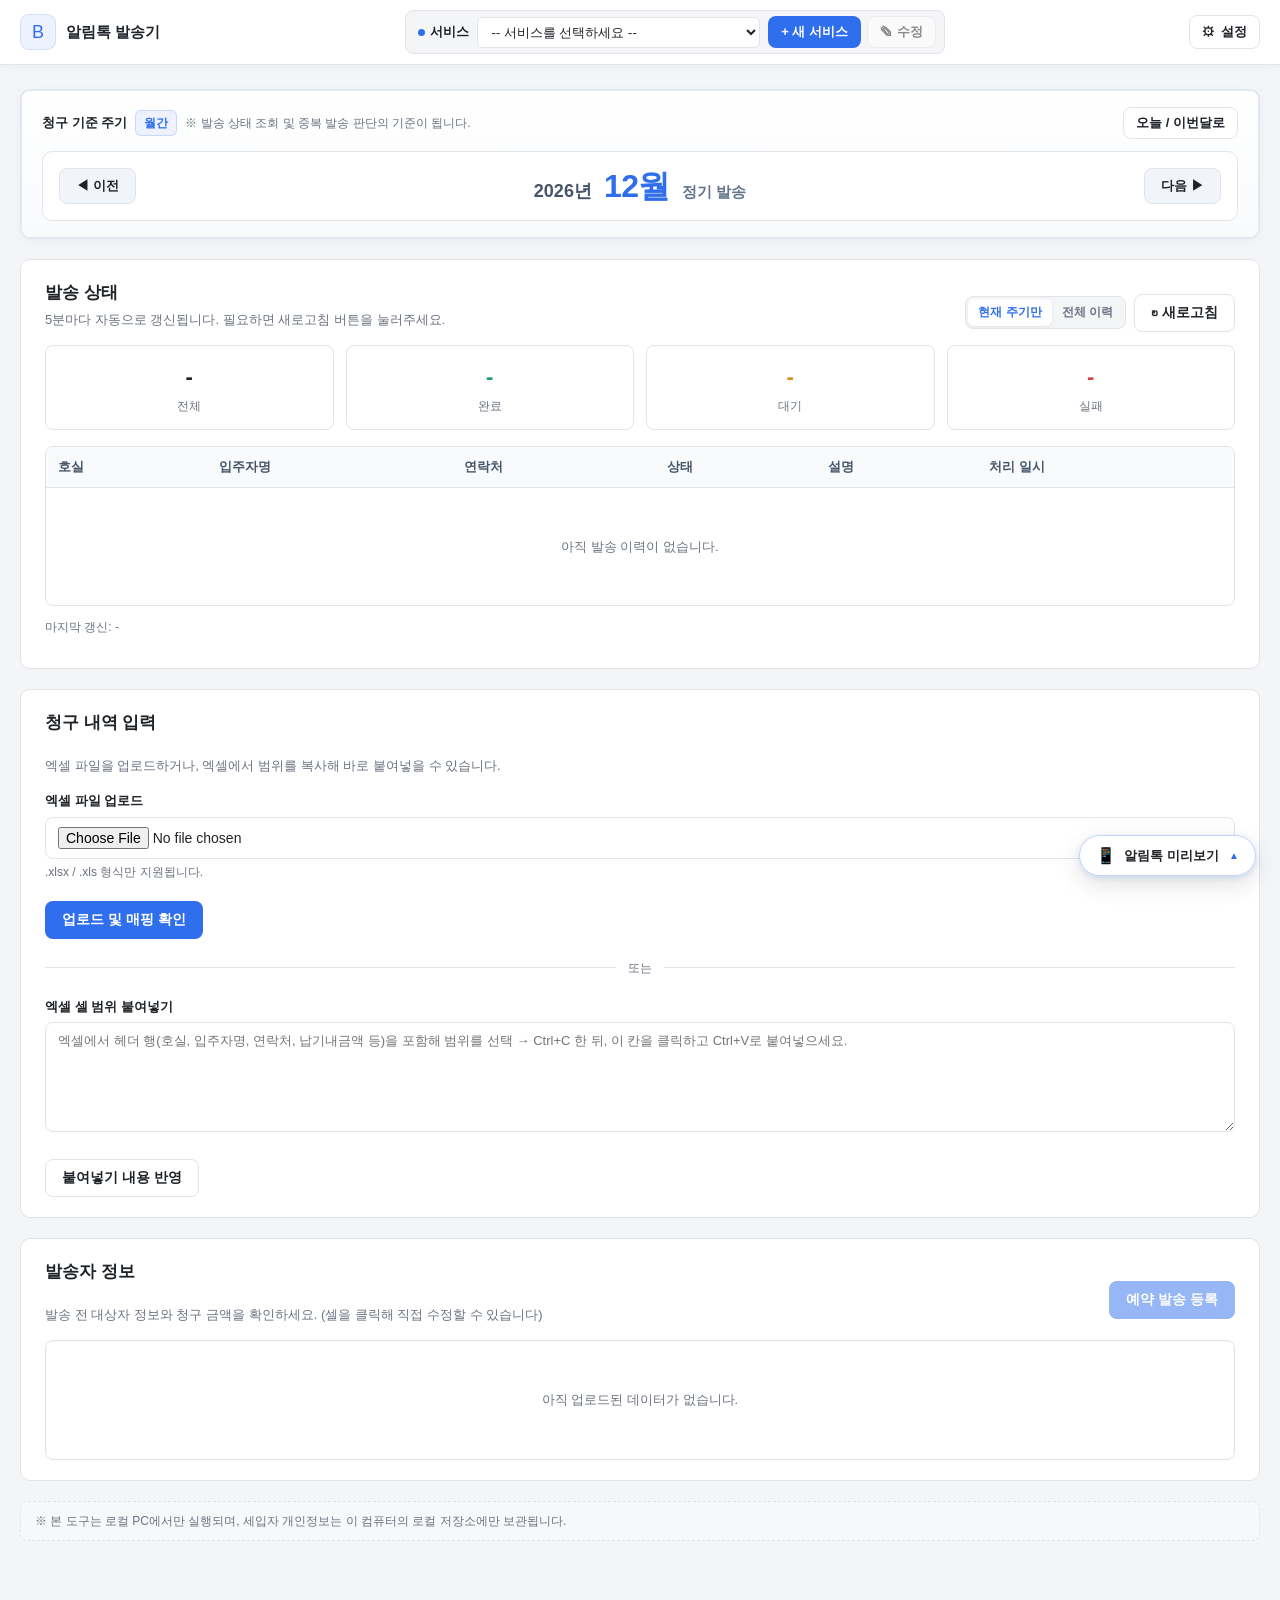
==== commit e30fa5a2: "feat: initialize full-stack BillingTalk application with backend services and frontend UI components" ====
--- a/frontend/index.html
+++ b/frontend/index.html
@@ -5,7 +5,7 @@
 <head>
   <meta charset="UTF-8">
   <meta name="viewport" content="width=device-width, initial-scale=1">
-  <title>임대료/관리비 알림톡 발송기</title>
+  <title>알림톡 발송기</title>
   <link rel="stylesheet" href="style.css">
 </head>
 
@@ -58,6 +58,26 @@
     <div class="service-selection" id="service-selection" style="justify-items: center;">
     </div>
 
+    <!-- 템플릿 검수 상태 미완료 경고 배너 -->
+    <div class="template-status-warning-banner" id="template-status-warning-banner" style="display: none;">
+      <div class="warning-banner-left">
+        <span class="warning-banner-icon">⚠️</span>
+        <div class="warning-banner-content">
+          <div class="warning-banner-title">
+            <strong>알림톡 템플릿 검수 미완료 안내</strong>
+            <span class="badge badge-invalid" id="template-warning-status-badge">검수대기</span>
+          </div>
+          <p class="warning-banner-desc" id="template-warning-status-desc">
+            현재 선택된 알림톡 템플릿이 카카오 검수 완료 상태가 아닙니다.
+          </p>
+        </div>
+      </div>
+      <div class="warning-banner-action">
+        <a href="service-edit.html" id="template-warning-edit-link" class="btn btn-secondary btn-sm">서비스 설정 확인</a>
+      </div>
+    </div>
+
+
     <!-- 서비스가 선택되지 않았을 때의 안내 오버레이용 컨테이너 -->
     <div id="service-dependent-content">
 
@@ -131,6 +151,7 @@
                 <th>입주자명</th>
                 <th>연락처</th>
                 <th>상태</th>
+                <th>설명</th>
                 <th>처리 일시</th>
               </tr>
             </thead>
@@ -140,6 +161,24 @@
           <p class="empty-state" id="status-empty">아직 발송 이력이 없습니다.</p>
         </div>
 
+        <!-- 발송 상태 페이지네이션 컨트롤 -->
+        <div class="pagination-container" id="status-pagination" style="display: none;">
+          <div class="pagination-info" id="status-pagination-info">
+            총 <strong id="status-pagination-total">0</strong>건 (<span id="status-pagination-page-current">1</span> / <span id="status-pagination-page-total">1</span> 페이지)
+          </div>
+          <div class="pagination-controls">
+            <div class="pagination-pages" id="status-pagination-pages"></div>
+            <div class="pagination-size-select-wrap">
+              <select id="status-page-size" class="pagination-size-select" title="페이지당 표시 건수">
+                <option value="10" selected>10개씩</option>
+                <option value="20">20개씩</option>
+                <option value="50">50개씩</option>
+                <option value="100">100개씩</option>
+              </select>
+            </div>
+          </div>
+        </div>
+
         <p class="polling-indicator" id="polling-indicator">마지막 갱신: -</p>
       </section>
 
@@ -183,7 +222,7 @@
         </div>
 
         <p class="notice" id="schedule-result" style="display:none;"></p>
-        <p class="notice" id="preview-summary" style="display:none;"></p>
+        <p class="notice" id="preview-summary" style="display:none; font-weight: bold;"></p>
 
         <div class="table-wrap">
           <table id="preview-table">
--- a/frontend/style.css
+++ b/frontend/style.css
@@ -823,6 +823,66 @@
   color: var(--text-muted);
 }
 
+/* 템플릿 검수 미완료 경고 배너 */
+.template-status-warning-banner {
+  font-size: 13.5px;
+  color: #78350f;
+  margin: 0 0 20px;
+  padding: 14px 18px;
+  background: #fffbeb;
+  border: 1px solid #fde68a;
+  border-left: 4px solid #f59e0b;
+  border-radius: var(--radius);
+  display: flex;
+  align-items: center;
+  justify-content: space-between;
+  gap: 14px;
+  box-shadow: 0 2px 4px rgba(245, 158, 11, 0.08);
+}
+
+.warning-banner-left {
+  display: flex;
+  align-items: center;
+  gap: 12px;
+  flex: 1;
+}
+
+.warning-banner-icon {
+  font-size: 24px;
+  flex-shrink: 0;
+}
+
+.warning-banner-content {
+  flex: 1;
+}
+
+.warning-banner-title {
+  display: flex;
+  align-items: center;
+  gap: 8px;
+  font-size: 14px;
+  color: #92400e;
+}
+
+.warning-banner-desc {
+  margin: 3px 0 0;
+  font-size: 12.5px;
+  color: #b45309;
+  line-height: 1.5;
+}
+
+.warning-banner-desc code {
+  background: rgba(245, 158, 11, 0.15);
+  padding: 1px 5px;
+  border-radius: 3px;
+  font-family: monospace;
+  font-size: 12px;
+}
+
+.warning-banner-action {
+  flex-shrink: 0;
+}
+
 /* 작은 버튼 */
 .btn-sm {
   padding: 6px 12px;
@@ -1418,14 +1478,14 @@
   opacity: 0.7;
 }
 
-/* 알림톡 메시지 내용 영역 */
+/* 알림톡 메시지 내용 영역 — 패딩은 각 섹션(kakao-tpl-body 등)이 직접 담당 */
 .kakao-card-content {
   font-size: 11px;
   line-height: 1.6;
   color: #212529;
   white-space: pre-wrap;
   word-break: break-word;
-  padding: 10px 10px 8px;
+  padding: 0;
 }
 
 /* 치환된 값 하이라이트 */
@@ -1460,7 +1520,7 @@
   line-height: 1.4;
 }
 
-/* 말풍선 시간 표시 */
+/* 알림톡 말풍선 시간 표시 */
 .kakao-msg-time {
   font-size: 8.5px;
   color: rgba(0, 0, 0, 0.35);
@@ -1469,6 +1529,134 @@
   flex-shrink: 0;
   white-space: nowrap;
 }
+
+/* ---------------------------------------------------------------------------
+ * 알림톡 item.list 테이블 (본문 위 표형 항목 목록)
+ * --------------------------------------------------------------------------- */
+
+.kakao-item-list {
+  padding: 7px 10px 4px;
+  display: flex;
+  flex-direction: column;
+  gap: 2px;
+}
+
+.kakao-item-row {
+  display: flex;
+  justify-content: space-between;
+  align-items: baseline;
+  gap: 6px;
+  font-size: 10.5px;
+  line-height: 1.55;
+}
+
+.kakao-item-title {
+  color: #6b7280;
+  flex-shrink: 0;
+  white-space: nowrap;
+  overflow: hidden;
+  text-overflow: ellipsis;
+  max-width: 48%;
+}
+
+.kakao-item-desc {
+  color: #111827;
+  font-weight: 600;
+  text-align: right;
+  flex: 1;
+  white-space: nowrap;
+  overflow: hidden;
+  text-overflow: ellipsis;
+}
+
+.kakao-item-divider {
+  height: 1px;
+  background: #e5e7eb;
+  margin: 5px 10px 0;
+}
+
+/* ---------------------------------------------------------------------------
+ * 알림톡 템플릿 고급 섹션: header / highlight / body / extra / summary
+ * --------------------------------------------------------------------------- */
+
+/* header: 볼드 + 큰 폰트 */
+.kakao-tpl-header {
+  font-size: 13px;
+  font-weight: 800;
+  color: #111827;
+  padding: 8px 10px 6px;
+  line-height: 1.45;
+  word-break: break-word;
+}
+
+/* highlight 컨테이너 */
+.kakao-tpl-highlight {
+  padding: 6px 10px;
+}
+
+/* highlight.title */
+.kakao-tpl-hl-title {
+  font-size: 12px;
+  font-weight: 700;
+  color: #111827;
+  line-height: 1.45;
+  word-break: break-word;
+}
+
+/* highlight.description: 얇게 */
+.kakao-tpl-hl-desc {
+  font-size: 10.5px;
+  font-weight: 400;
+  color: #6b7280;
+  line-height: 1.5;
+  margin-top: 2px;
+  word-break: break-word;
+}
+
+/* 본문 래퍼 */
+.kakao-tpl-body {
+  padding: 8px 10px 6px;
+  font-size: 11px;
+  line-height: 1.6;
+  color: #212529;
+  white-space: pre-wrap;
+  word-break: break-word;
+}
+
+/* extra: 얇은 글씨 */
+.kakao-tpl-extra {
+  padding: 5px 10px 7px;
+  font-size: 9.5px;
+  font-weight: 400;
+  color: #9ca3af;
+  line-height: 1.45;
+  white-space: pre-wrap;
+  word-break: break-word;
+}
+
+/* item summary: list 아래, title 왼쪽 / description 오른쪽 볼드+큰폰트 */
+.kakao-item-summary {
+  display: flex;
+  justify-content: space-between;
+  align-items: baseline;
+  gap: 6px;
+  padding: 5px 10px 3px;
+}
+
+.kakao-item-summary-title {
+  font-size: 10.5px;
+  color: #6b7280;
+  flex-shrink: 0;
+}
+
+.kakao-item-summary-desc {
+  font-size: 13px;
+  font-weight: 800;
+  color: #111827;
+  text-align: right;
+  flex: 1;
+}
+
 
 /* 매핑 테이블 행 선택 시 스타일 */
 #preview-table tbody tr {
@@ -1553,4 +1741,98 @@
 
 #preview-table tbody tr.row-selected td.cell-edited {
   background-color: #fef3c7 !important;
+}
+
+/* ========================================================================= */
+/* 페이지네이션 (Pagination) 스타일 */
+/* ========================================================================= */
+
+.pagination-container {
+  display: flex;
+  align-items: center;
+  justify-content: space-between;
+  flex-wrap: wrap;
+  gap: 12px;
+  padding: 14px 4px 6px;
+  margin-top: 8px;
+  border-top: 1px solid var(--border);
+}
+
+.pagination-info {
+  font-size: 13px;
+  color: var(--text-muted);
+}
+
+.pagination-info strong {
+  color: var(--text);
+  font-weight: 600;
+}
+
+.pagination-controls {
+  display: flex;
+  align-items: center;
+  gap: 12px;
+}
+
+.pagination-pages {
+  display: flex;
+  align-items: center;
+  gap: 4px;
+}
+
+.pagination-btn {
+  min-width: 32px;
+  height: 32px;
+  padding: 0 8px;
+  font-size: 12.5px;
+  font-weight: 500;
+  color: var(--text);
+  background: var(--surface);
+  border: 1px solid var(--border);
+  border-radius: 6px;
+  cursor: pointer;
+  display: inline-flex;
+  align-items: center;
+  justify-content: center;
+  transition: all 0.15s ease;
+  user-select: none;
+}
+
+.pagination-btn:hover:not(:disabled) {
+  background: var(--bg);
+  border-color: #cbd5e1;
+  color: var(--primary);
+}
+
+.pagination-btn.active {
+  background: var(--primary);
+  border-color: var(--primary);
+  color: #ffffff;
+  font-weight: 700;
+}
+
+.pagination-btn:disabled {
+  opacity: 0.35;
+  cursor: not-allowed;
+  background: var(--surface);
+}
+
+.pagination-size-select-wrap {
+  display: flex;
+  align-items: center;
+}
+
+.pagination-size-select {
+  padding: 5px 8px;
+  font-size: 12.5px;
+  color: var(--text);
+  background: var(--surface);
+  border: 1px solid var(--border);
+  border-radius: 6px;
+  cursor: pointer;
+  outline: none;
+}
+
+.pagination-size-select:focus {
+  border-color: var(--primary);
 }
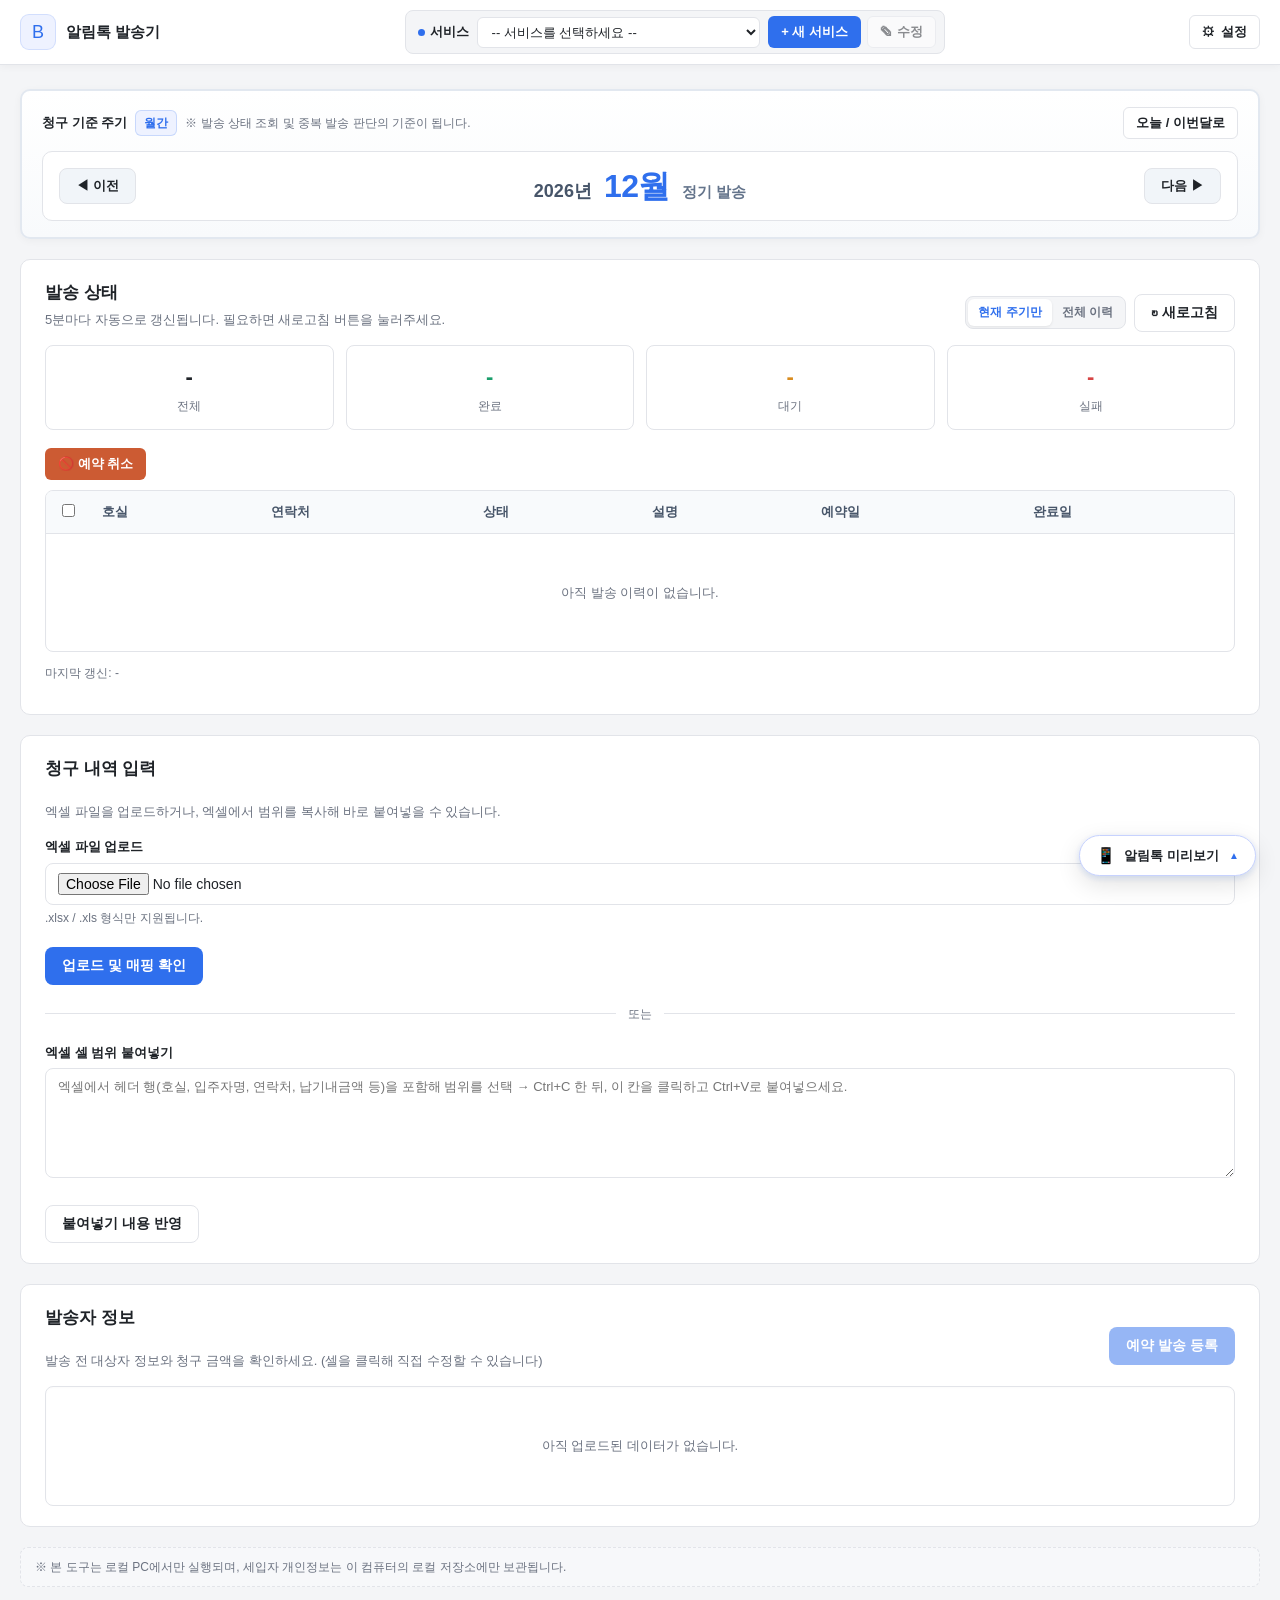
==== commit b1ceffd4: "feat: implement service management system with Solapi integration and template CRUD capabilities" ====
--- a/frontend/index.html
+++ b/frontend/index.html
@@ -142,17 +142,25 @@
             <div class="label">실패</div>
           </div>
         </div>
-
+        <div class="table-toolbar">
+          <button id="btn-cancel-selected" class="btn btn-sm"
+            style="background-color: rgba(192, 51, 0, 0.8); color: white;" title="선택한 대기 중 건의 예약을 취소합니다">
+            🚫 예약 취소
+          </button>
+          <span id="cancel-selected-count" style="display:none; font-size:0.85rem; color: var(--text-muted);"></span>
+        </div>
         <div class="table-wrap">
+
           <table id="status-table">
             <thead>
               <tr>
+                <th style="width:36px;"><input type="checkbox" id="check-all-pending" title="대기 중 전체 선택"></th>
                 <th>호실</th>
-                <th>입주자명</th>
                 <th>연락처</th>
                 <th>상태</th>
                 <th>설명</th>
-                <th>처리 일시</th>
+                <th>예약일</th>
+                <th>완료일</th>
               </tr>
             </thead>
             <tbody id="status-table-body">
@@ -164,7 +172,8 @@
         <!-- 발송 상태 페이지네이션 컨트롤 -->
         <div class="pagination-container" id="status-pagination" style="display: none;">
           <div class="pagination-info" id="status-pagination-info">
-            총 <strong id="status-pagination-total">0</strong>건 (<span id="status-pagination-page-current">1</span> / <span id="status-pagination-page-total">1</span> 페이지)
+            총 <strong id="status-pagination-total">0</strong>건 (<span id="status-pagination-page-current">1</span> /
+            <span id="status-pagination-page-total">1</span> 페이지)
           </div>
           <div class="pagination-controls">
             <div class="pagination-pages" id="status-pagination-pages"></div>
--- a/frontend/style.css
+++ b/frontend/style.css
@@ -343,6 +343,30 @@
 .btn:disabled {
   opacity: 0.5;
   cursor: not-allowed;
+}
+
+.btn-danger {
+  background: #e53e3e;
+  color: #fff;
+  border-color: transparent;
+}
+.btn-danger:hover:not(:disabled) {
+  background: #c53030;
+}
+
+.btn-sm {
+  padding: 5px 12px;
+  font-size: 13px;
+  border-radius: 6px;
+}
+
+/* 테이블 위 툴바 (예약 취소 버튼 등) */
+.table-toolbar {
+  display: flex;
+  align-items: center;
+  gap: 10px;
+  min-height: 36px;
+  margin-bottom: 8px;
 }
 
 .form-actions {
